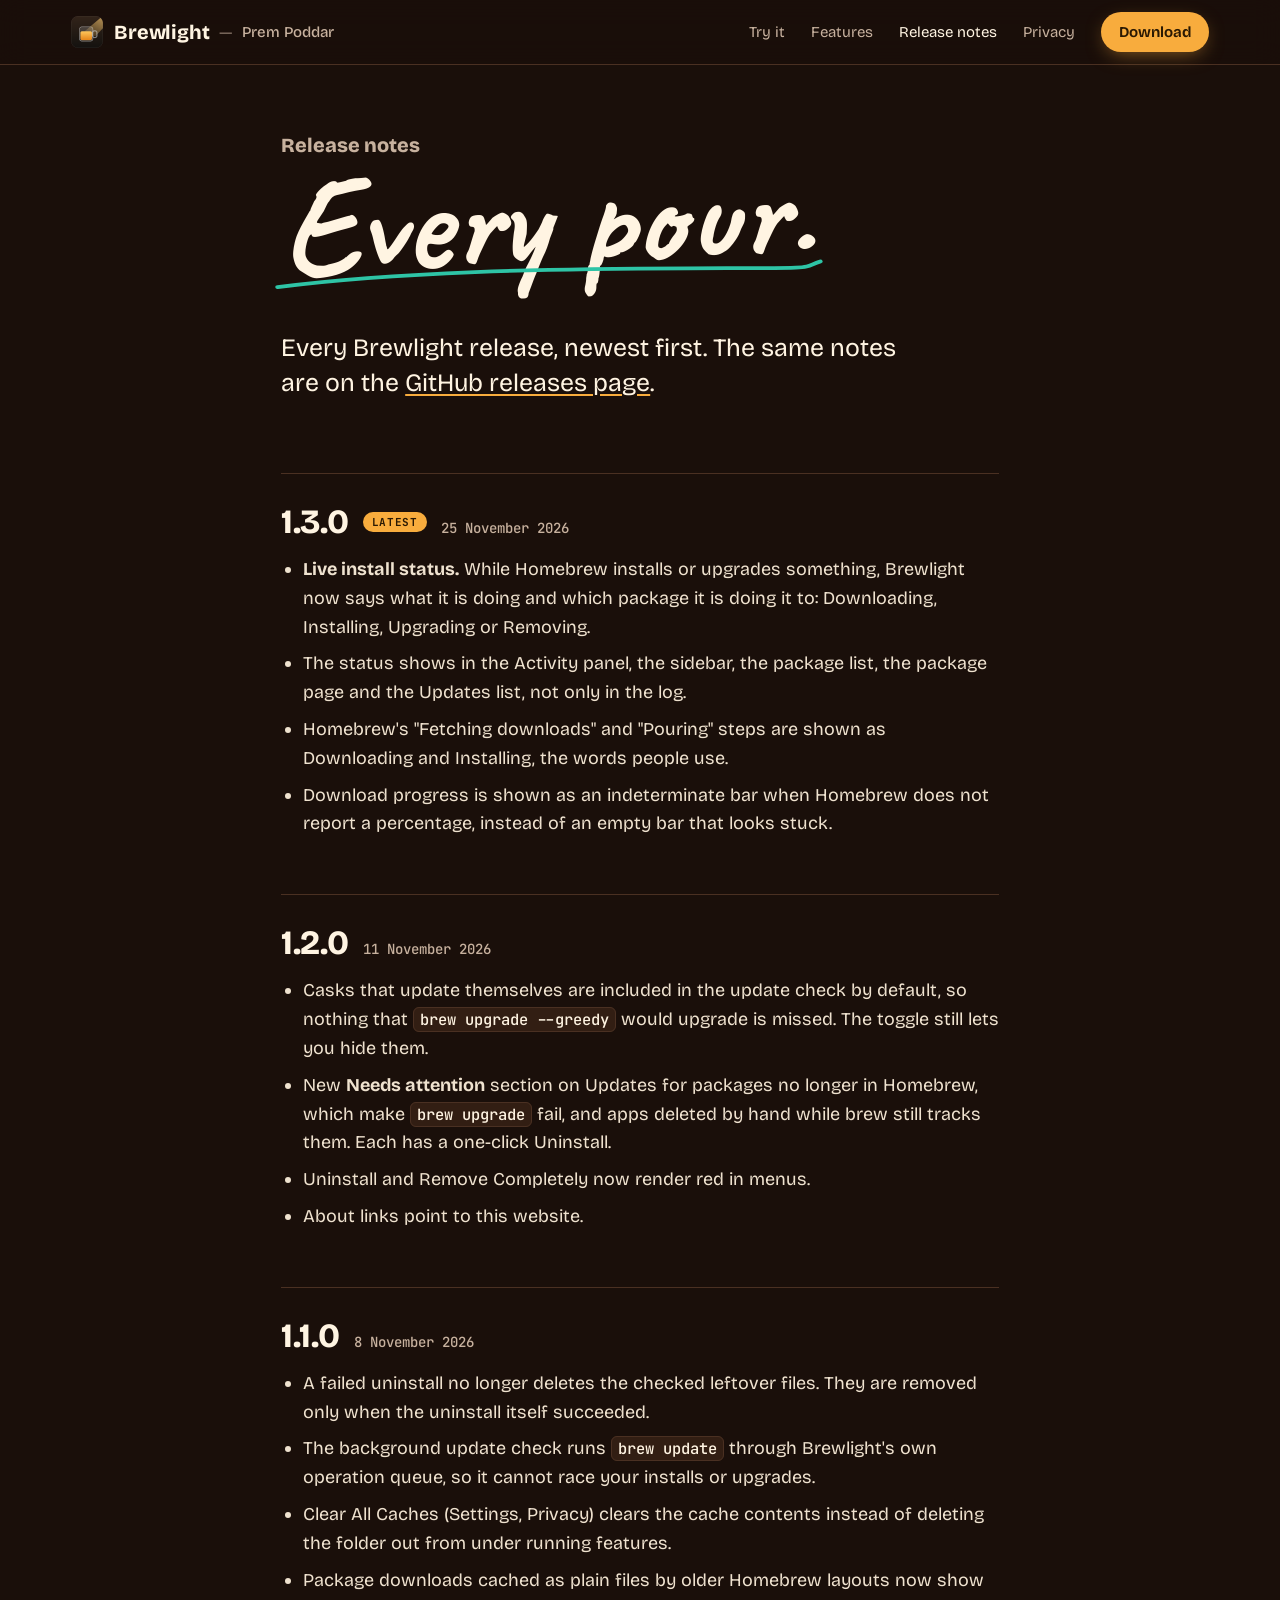
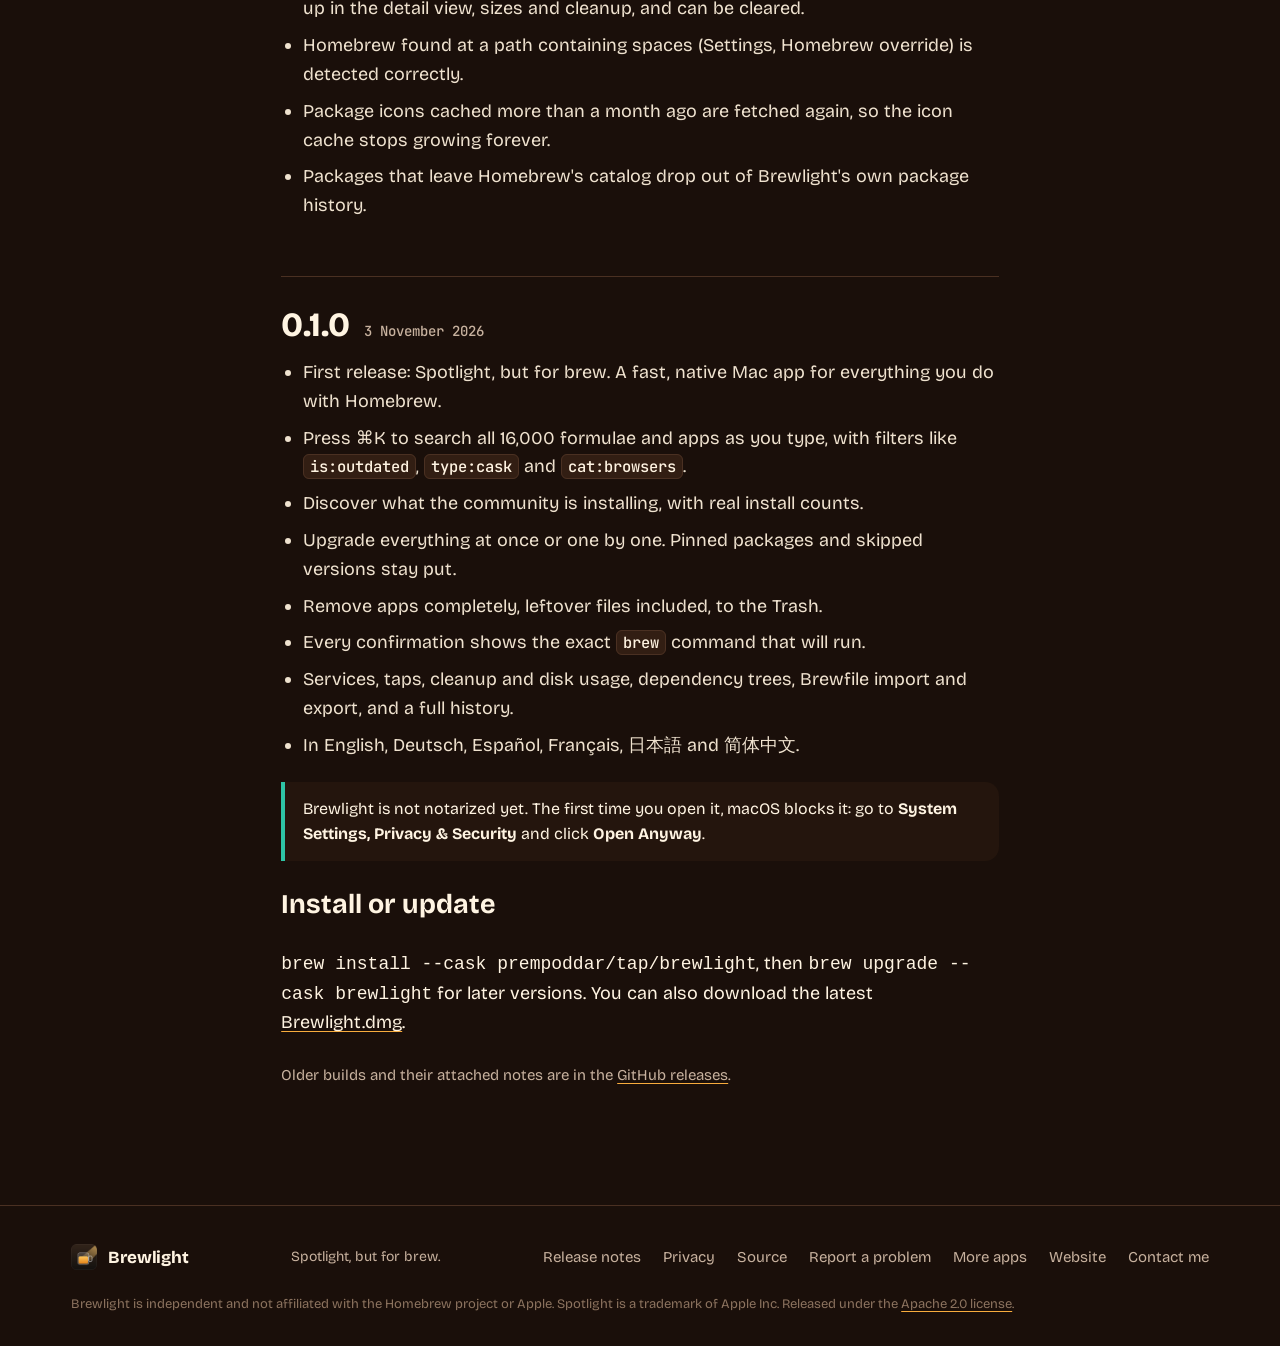
==== docs/changelog/index.html @ 9b749d77 "Add a release notes page to the website Covers every release from 0.1.0 to 1.3.0, newest first, and " ====
<!doctype html>
<html lang="en">
<head>
<meta charset="utf-8">
<meta name="viewport" content="width=device-width, initial-scale=1">
<title>Release notes · Brewlight</title>
<meta name="description" content="Every Brewlight release, newest first: what changed and when.">
<link rel="icon" type="image/png" href="../assets/favicon.png">
<link rel="apple-touch-icon" href="../assets/icon.png">
<link rel="preconnect" href="https://fonts.googleapis.com">
<link rel="preconnect" href="https://fonts.gstatic.com" crossorigin>
<link href="https://fonts.googleapis.com/css2?family=Caveat:wght@700&family=Bricolage+Grotesque:opsz,wdth,wght@12..96,75..100,300..800&family=JetBrains+Mono:wght@400;600&display=swap" rel="stylesheet">
<link rel="stylesheet" href="../assets/site.css">
<style>
:root {
  --stout: #1A0F0A;
  --stout-2: #24150D;
  --stout-3: #321E13;
  --line: #4A3022;
  --foam: #FFF4E2;
  --muted: #C7B19E;
  --amber: #F8AC3D;
  --cherry: #F2557A;
  --hop: #2EC4A6;
  --ink: #2A1903;
  --display: "Bricolage Grotesque", ui-sans-serif, system-ui, sans-serif;
  --mono: "JetBrains Mono", ui-monospace, Menlo, monospace;
  --gutter: clamp(16px, 4vw, 56px);
}
* { box-sizing: border-box; }
html { -webkit-text-size-adjust: 100%; }
body {
  margin: 0; min-height: 100vh; background: var(--stout); color: var(--foam);
  font-family: var(--display); font-size: 18px; line-height: 1.6; overflow-x: hidden;
}
a { color: inherit; text-decoration-color: var(--amber); text-underline-offset: 3px; }
a:hover { color: var(--amber); }
:focus-visible { outline: 3px solid var(--amber); outline-offset: 3px; border-radius: 6px; }
.wrap { width: 100%; max-width: 1240px; margin: 0 auto; padding: 0 var(--gutter); }
.read { max-width: 820px; }

.hero { padding-top: clamp(24px, 5vw, 64px); }
.kicker { margin: 0 0 4px; font-weight: 800; font-size: clamp(16px, 1.8vw, 20px); color: var(--muted); }
h1 {
  margin: 0; font-family: "Caveat", "Bradley Hand", cursive; font-weight: 700;
  font-size: clamp(68px, 11vw, 140px); line-height: .9; transform: rotate(-2deg); transform-origin: left center;
}
h1 .u { position: relative; display: inline-block; }
.scribble { position: absolute; left: -2%; bottom: -.08em; width: 104%; height: .24em; overflow: visible; pointer-events: none; }
.scribble path { fill: none; stroke: var(--hop); stroke-width: 3.4; stroke-linecap: round; }
.lede { max-width: 40ch; margin: clamp(26px, 3.5vw, 40px) 0 0; font-size: clamp(20px, 2.1vw, 25px); line-height: 1.4; }
.updated { margin: 14px 0 0; color: var(--muted); font-size: 15px; }
.short { margin: clamp(26px, 3.5vw, 40px) 0 0; background: var(--stout-2); border: 1px solid var(--line); border-radius: 18px; padding: 18px 22px; font-size: clamp(17px, 1.8vw, 19px); line-height: 1.5; }
.short b { color: var(--amber); }

article { padding-bottom: clamp(56px, 8vw, 104px); }
.release { margin-top: clamp(36px, 5vw, 56px); padding-top: 28px; border-top: 1px solid var(--line); }
.release:first-child { margin-top: clamp(48px, 6vw, 72px); }
.release-head { display: flex; align-items: baseline; gap: 14px; flex-wrap: wrap; }
.release-head h2 { margin: 0; font-size: clamp(26px, 3vw, 34px); line-height: 1.15; font-weight: 750; letter-spacing: -0.015em; }
.release-head .date { color: var(--muted); font: 500 14px var(--mono); }
.badge {
  align-self: center; background: var(--amber); color: var(--ink);
  font: 700 11px var(--mono); letter-spacing: .06em; text-transform: uppercase;
  padding: 3px 9px; border-radius: 999px;
}
.release ul { margin: 14px 0 0; padding-left: 1.2em; }
.release li { margin: 8px 0; color: #EFE2CF; }
.release code { font: 500 .86em var(--mono); background: var(--stout-3); border: 1px solid var(--line); border-radius: 6px; padding: 1px 6px; color: var(--foam); word-break: break-word; }
.note { margin-top: 22px; background: var(--stout-2); border-left: 4px solid var(--hop); border-radius: 0 14px 14px 0; padding: 14px 18px; font-size: 16px; }
.more { margin-top: 26px; color: var(--muted); font-size: 15px; }
</style>
</head>
<body>

<nav class="site-nav" aria-label="Main">
  <div class="wrap">
    <div class="brand-line"><a class="brand" href="../"><img src="../assets/icon.png" alt="" width="32" height="32">Brewlight</a><span class="by-sep">—</span><a class="by" href="https://prempoddar.is-a.dev">Prem Poddar</a></div>
    <div class="nav-links">
      <a href="../#try">Try it</a>
      <a href="../#features">Features</a>
      <a href="../changelog/" aria-current="page">Release notes</a>
      <a href="../privacy/">Privacy</a>
      <a href="../#download" class="nav-cta">Download</a>
    </div>
  </div>
</nav>

<main class="wrap read">
  <section class="hero">
    <p class="kicker">Release notes</p>
    <h1><span class="u">Every pour.<svg class="scribble" viewBox="0 0 400 30" preserveAspectRatio="none" aria-hidden="true"><path d="M4 16 C 90 6, 200 8, 300 12 S 380 16, 396 10"/></svg></span></h1>
    <p class="lede">Every Brewlight release, newest first. The same notes are on the <a href="https://github.com/PremPoddar/Brewlight/releases">GitHub releases page</a>.</p>
  </section>

  <article>
    <!-- Add each new release at the top, newest first. Keep the id and heading in sync. -->
    <section class="release" id="v1-3-0" aria-labelledby="v1-3-0-title">
      <div class="release-head">
        <h2 id="v1-3-0-title">1.3.0</h2>
        <span class="badge">Latest</span>
        <span class="date">25 November 2026</span>
      </div>
      <ul>
        <li><b>Live install status.</b> While Homebrew installs or upgrades something, Brewlight now says what it is doing and which package it is doing it to: Downloading, Installing, Upgrading or Removing.</li>
        <li>The status shows in the Activity panel, the sidebar, the package list, the package page and the Updates list, not only in the log.</li>
        <li>Homebrew's "Fetching downloads" and "Pouring" steps are shown as Downloading and Installing, the words people use.</li>
        <li>Download progress is shown as an indeterminate bar when Homebrew does not report a percentage, instead of an empty bar that looks stuck.</li>
      </ul>
    </section>

    <section class="release" id="v1-2-0" aria-labelledby="v1-2-0-title">
      <div class="release-head">
        <h2 id="v1-2-0-title">1.2.0</h2>
        <span class="date">11 November 2026</span>
      </div>
      <ul>
        <li>Casks that update themselves are included in the update check by default, so nothing that <code>brew upgrade --greedy</code> would upgrade is missed. The toggle still lets you hide them.</li>
        <li>New <b>Needs attention</b> section on Updates for packages no longer in Homebrew, which make <code>brew upgrade</code> fail, and apps deleted by hand while brew still tracks them. Each has a one-click Uninstall.</li>
        <li>Uninstall and Remove Completely now render red in menus.</li>
        <li>About links point to this website.</li>
      </ul>
    </section>

    <section class="release" id="v1-1-0" aria-labelledby="v1-1-0-title">
      <div class="release-head">
        <h2 id="v1-1-0-title">1.1.0</h2>
        <span class="date">8 November 2026</span>
      </div>
      <ul>
        <li>A failed uninstall no longer deletes the checked leftover files. They are removed only when the uninstall itself succeeded.</li>
        <li>The background update check runs <code>brew update</code> through Brewlight's own operation queue, so it cannot race your installs or upgrades.</li>
        <li>Clear All Caches (Settings, Privacy) clears the cache contents instead of deleting the folder out from under running features.</li>
        <li>Package downloads cached as plain files by older Homebrew layouts now show up in the detail view, sizes and cleanup, and can be cleared.</li>
        <li>Homebrew found at a path containing spaces (Settings, Homebrew override) is detected correctly.</li>
        <li>Package icons cached more than a month ago are fetched again, so the icon cache stops growing forever.</li>
        <li>Packages that leave Homebrew's catalog drop out of Brewlight's own package history.</li>
      </ul>
    </section>

    <section class="release" id="v0-1-0" aria-labelledby="v0-1-0-title">
      <div class="release-head">
        <h2 id="v0-1-0-title">0.1.0</h2>
        <span class="date">3 November 2026</span>
      </div>
      <ul>
        <li>First release: Spotlight, but for brew. A fast, native Mac app for everything you do with Homebrew.</li>
        <li>Press ⌘K to search all 16,000 formulae and apps as you type, with filters like <code>is:outdated</code>, <code>type:cask</code> and <code>cat:browsers</code>.</li>
        <li>Discover what the community is installing, with real install counts.</li>
        <li>Upgrade everything at once or one by one. Pinned packages and skipped versions stay put.</li>
        <li>Remove apps completely, leftover files included, to the Trash.</li>
        <li>Every confirmation shows the exact <code>brew</code> command that will run.</li>
        <li>Services, taps, cleanup and disk usage, dependency trees, Brewfile import and export, and a full history.</li>
        <li>In English, Deutsch, Español, Français, 日本語 and 简体中文.</li>
      </ul>
    </section>

    <div class="note">Brewlight is not notarized yet. The first time you open it, macOS blocks it: go to <b>System Settings, Privacy &amp; Security</b> and click <b>Open Anyway</b>.</div>

    <h2>Install or update</h2>
    <p><code>brew install --cask prempoddar/tap/brewlight</code>, then <code>brew upgrade --cask brewlight</code> for later versions. You can also download the latest <a href="https://github.com/PremPoddar/Brewlight/releases/latest/download/Brewlight.dmg">Brewlight.dmg</a>.</p>
    <p class="more">Older builds and their attached notes are in the <a href="https://github.com/PremPoddar/Brewlight/releases">GitHub releases</a>.</p>
  </article>
</main>

<footer class="site-foot">
  <div class="wrap">
    <div class="row">
      <a class="brand" href="../"><img src="../assets/icon.png" alt="" width="26" height="26">Brewlight</a>
      <div class="foot-note">Spotlight, but for brew.</div>
      <div class="links">
        <a href="../changelog/">Release notes</a>
        <a href="../privacy/">Privacy</a>
        <a href="https://github.com/PremPoddar/Brewlight">Source</a>
        <a href="https://github.com/PremPoddar/Brewlight/issues">Report a problem</a>
        <a href="https://prempoddar.is-a.dev/apps/">More apps</a>
        <a href="https://prempoddar.is-a.dev">Website</a>
        <a href="mailto:prempoddar@yandex.com">Contact me</a>
      </div>
    </div>
    <p class="legal">Brewlight is independent and not affiliated with the Homebrew project or Apple. Spotlight is a trademark of Apple Inc. Released under the <a href="https://github.com/PremPoddar/Brewlight/blob/main/LICENSE">Apache 2.0 license</a>.</p>
  </div>
</footer>

</body>
</html>
---- docs/assets/site.css ----
/* Header and footer shared by every page. Pages define the colour tokens. */
html { scroll-padding-top: 84px; }

.site-nav {
  position: sticky; top: 0; z-index: 50;
  background: rgba(26, 15, 10, .72); border-bottom: 1px solid var(--line);
  -webkit-backdrop-filter: blur(14px); backdrop-filter: blur(14px);
}
.site-nav .wrap { display: flex; align-items: center; justify-content: space-between; gap: 16px; height: 64px; }
.brand {
  display: flex; align-items: center; gap: 11px; color: var(--foam);
  font-weight: 750; font-size: 20px; letter-spacing: -0.01em; text-decoration: none;
}
.brand img { width: 32px; height: 32px; display: block; }
.brand-line { display: flex; align-items: center; gap: 10px; min-width: 0; }
.by-sep { color: var(--muted); opacity: .55; }
.by { color: var(--muted); text-decoration: none; font-weight: 500; font-size: 15px; white-space: nowrap; transition: color .2s; }
.by:hover { color: var(--foam); }
.nav-links { display: flex; align-items: center; gap: 26px; font-size: 15px; }
.nav-links a { color: var(--muted); text-decoration: none; transition: color .2s; }
.nav-links a:hover, .nav-links a[aria-current="page"] { color: var(--foam); }
.nav-links .nav-cta {
  background: var(--amber); color: var(--ink); font-weight: 650; padding: 8px 18px; border-radius: 999px;
  box-shadow: 0 6px 20px -6px rgba(248, 172, 61, .55);
}
.nav-links .nav-cta:hover { background: #FFC060; color: var(--ink); }
@media (max-width: 760px) {
  .nav-links a:not(.nav-cta) { display: none; }
}
@media (max-width: 520px) {
  .brand-line { flex-direction: column; align-items: flex-start; gap: 0; }
  .by-sep { display: none; }
  .by { font-size: 12px; line-height: 1.1; margin-left: 43px; margin-top: -3px; }
}

.site-foot { border-top: 1px solid var(--line); padding: 38px 0 34px; }
.site-foot .row { display: flex; align-items: center; justify-content: space-between; flex-wrap: wrap; gap: 16px 28px; }
.site-foot .brand { font-size: 17px; }
.site-foot .brand img { width: 26px; height: 26px; }
.foot-note { color: var(--muted); font-size: 14px; }
.site-foot .links { display: flex; flex-wrap: wrap; gap: 10px 22px; }
.site-foot .links a { color: var(--muted); font-size: 15px; text-decoration: none; transition: color .2s; }
.site-foot .links a:hover { color: var(--foam); }
.site-foot .legal { margin: 24px 0 0; font-size: 13px; line-height: 1.5; color: #8C735F; }
.site-foot .legal a { color: inherit; }
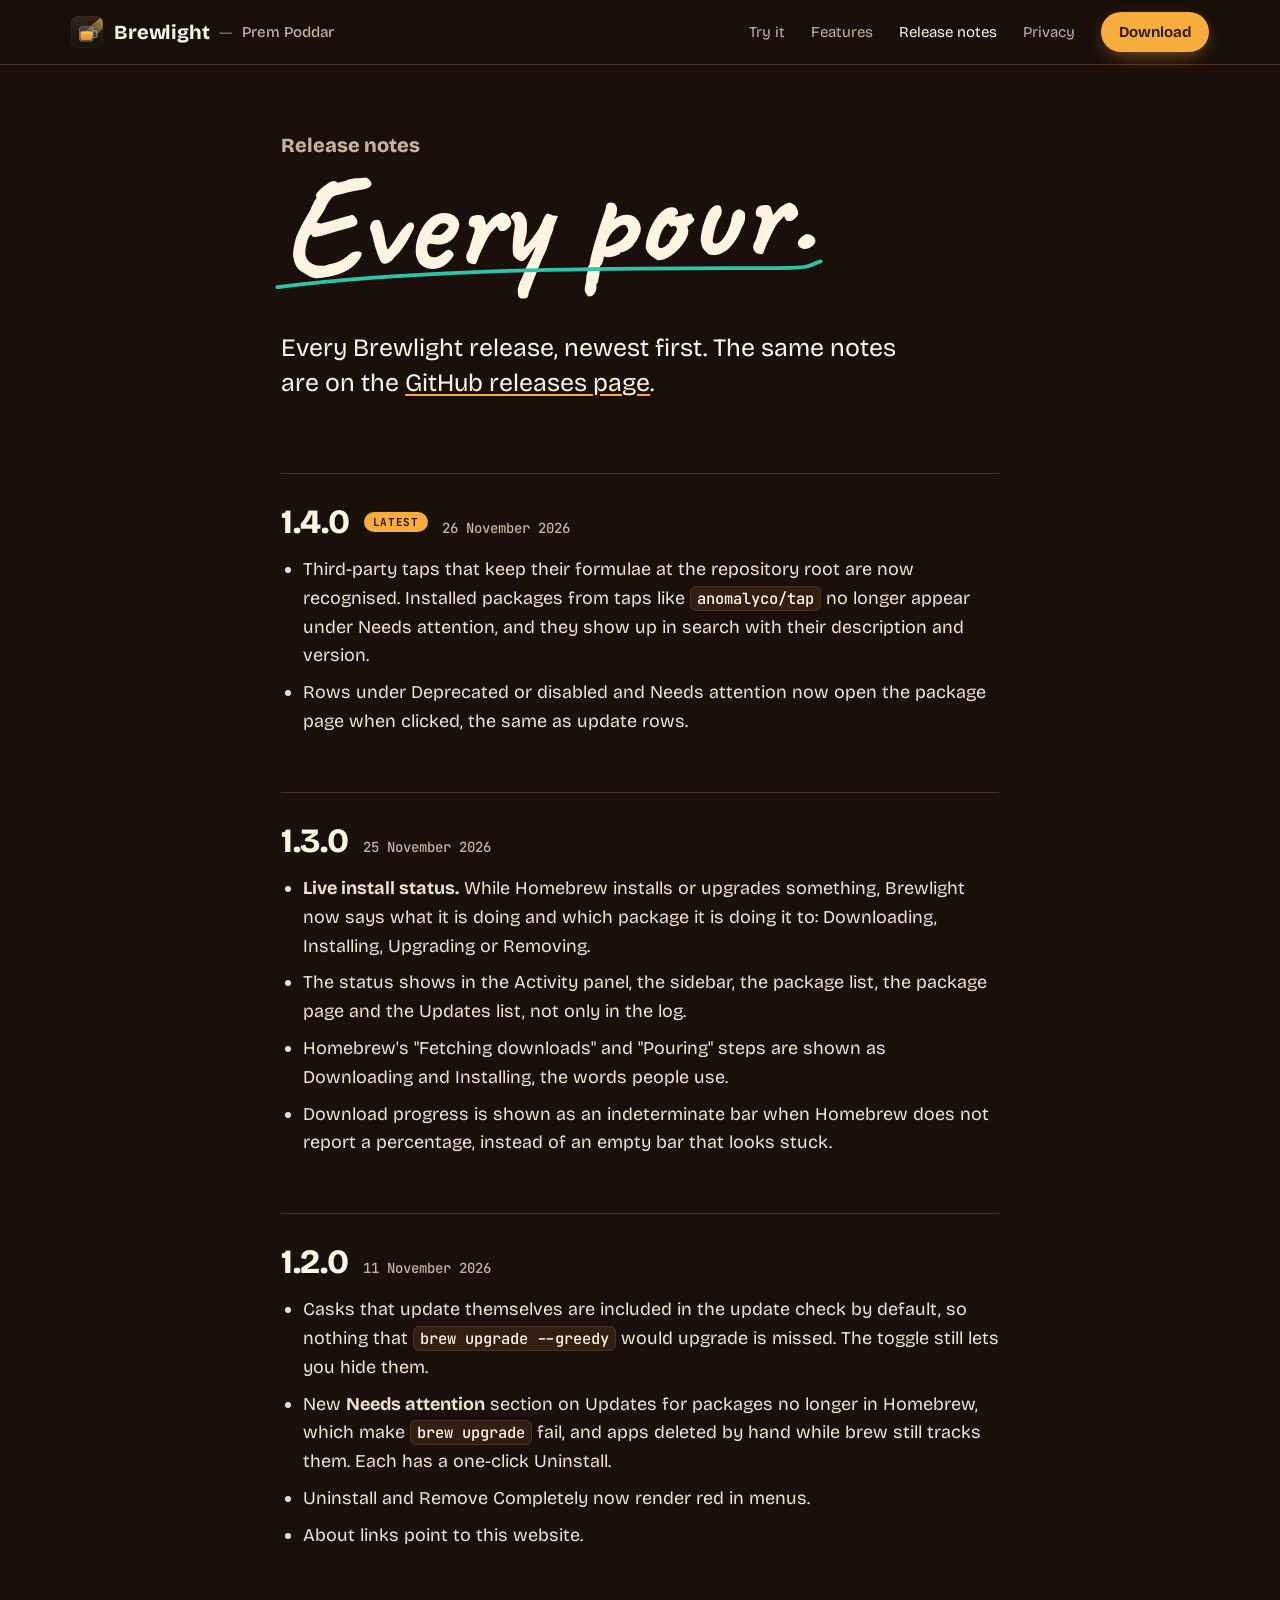
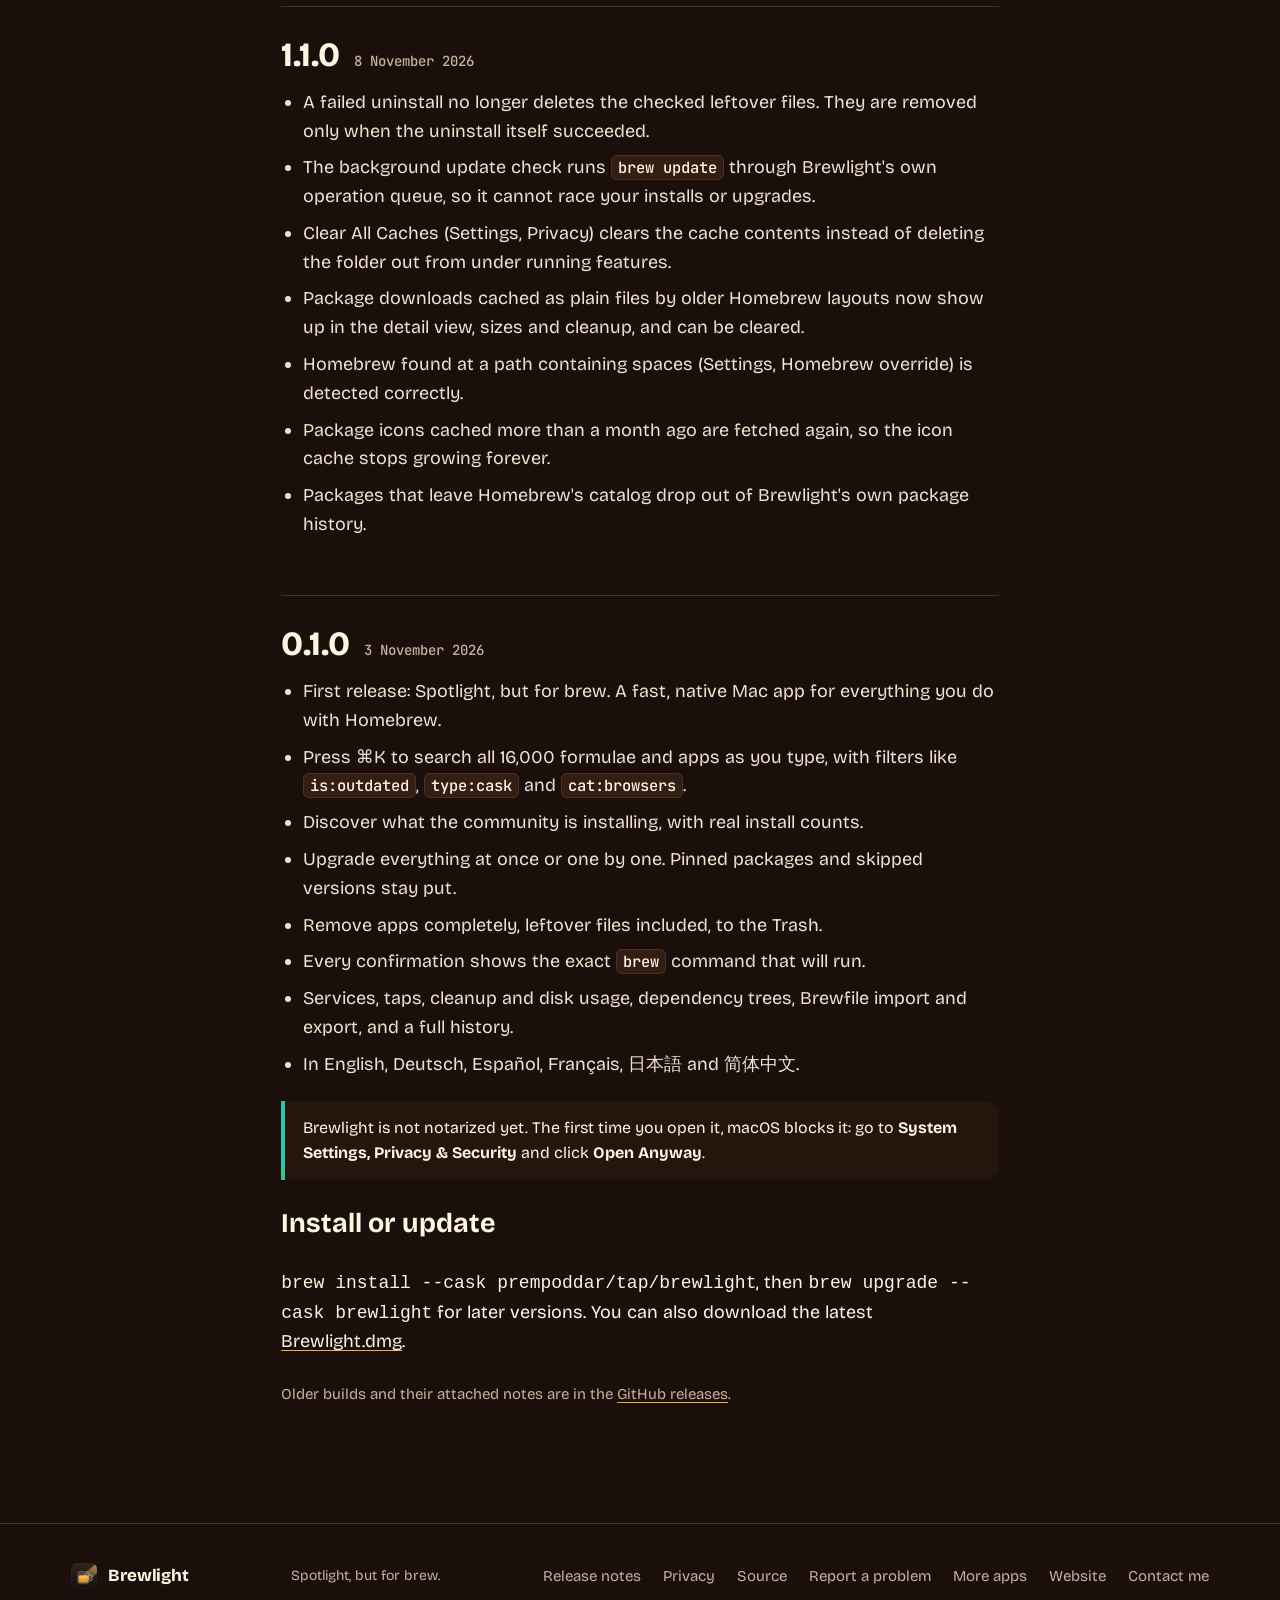
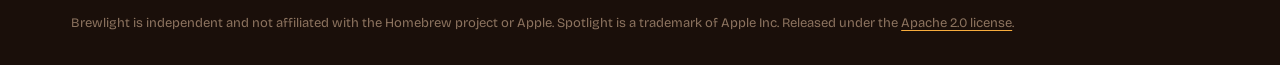
==== commit cb24ca29: "Recognise tap formulae kept at the tap root - Scan root-level formula files alongside Formula/ and C" ====
--- a/docs/changelog/index.html
+++ b/docs/changelog/index.html
@@ -95,10 +95,21 @@
 
   <article>
     <!-- Add each new release at the top, newest first. Keep the id and heading in sync. -->
+    <section class="release" id="v1-4-0" aria-labelledby="v1-4-0-title">
+      <div class="release-head">
+        <h2 id="v1-4-0-title">1.4.0</h2>
+        <span class="badge">Latest</span>
+        <span class="date">26 November 2026</span>
+      </div>
+      <ul>
+        <li>Third-party taps that keep their formulae at the repository root are now recognised. Installed packages from taps like <code>anomalyco/tap</code> no longer appear under Needs attention, and they show up in search with their description and version.</li>
+        <li>Rows under Deprecated or disabled and Needs attention now open the package page when clicked, the same as update rows.</li>
+      </ul>
+    </section>
+
     <section class="release" id="v1-3-0" aria-labelledby="v1-3-0-title">
       <div class="release-head">
         <h2 id="v1-3-0-title">1.3.0</h2>
-        <span class="badge">Latest</span>
         <span class="date">25 November 2026</span>
       </div>
       <ul>
